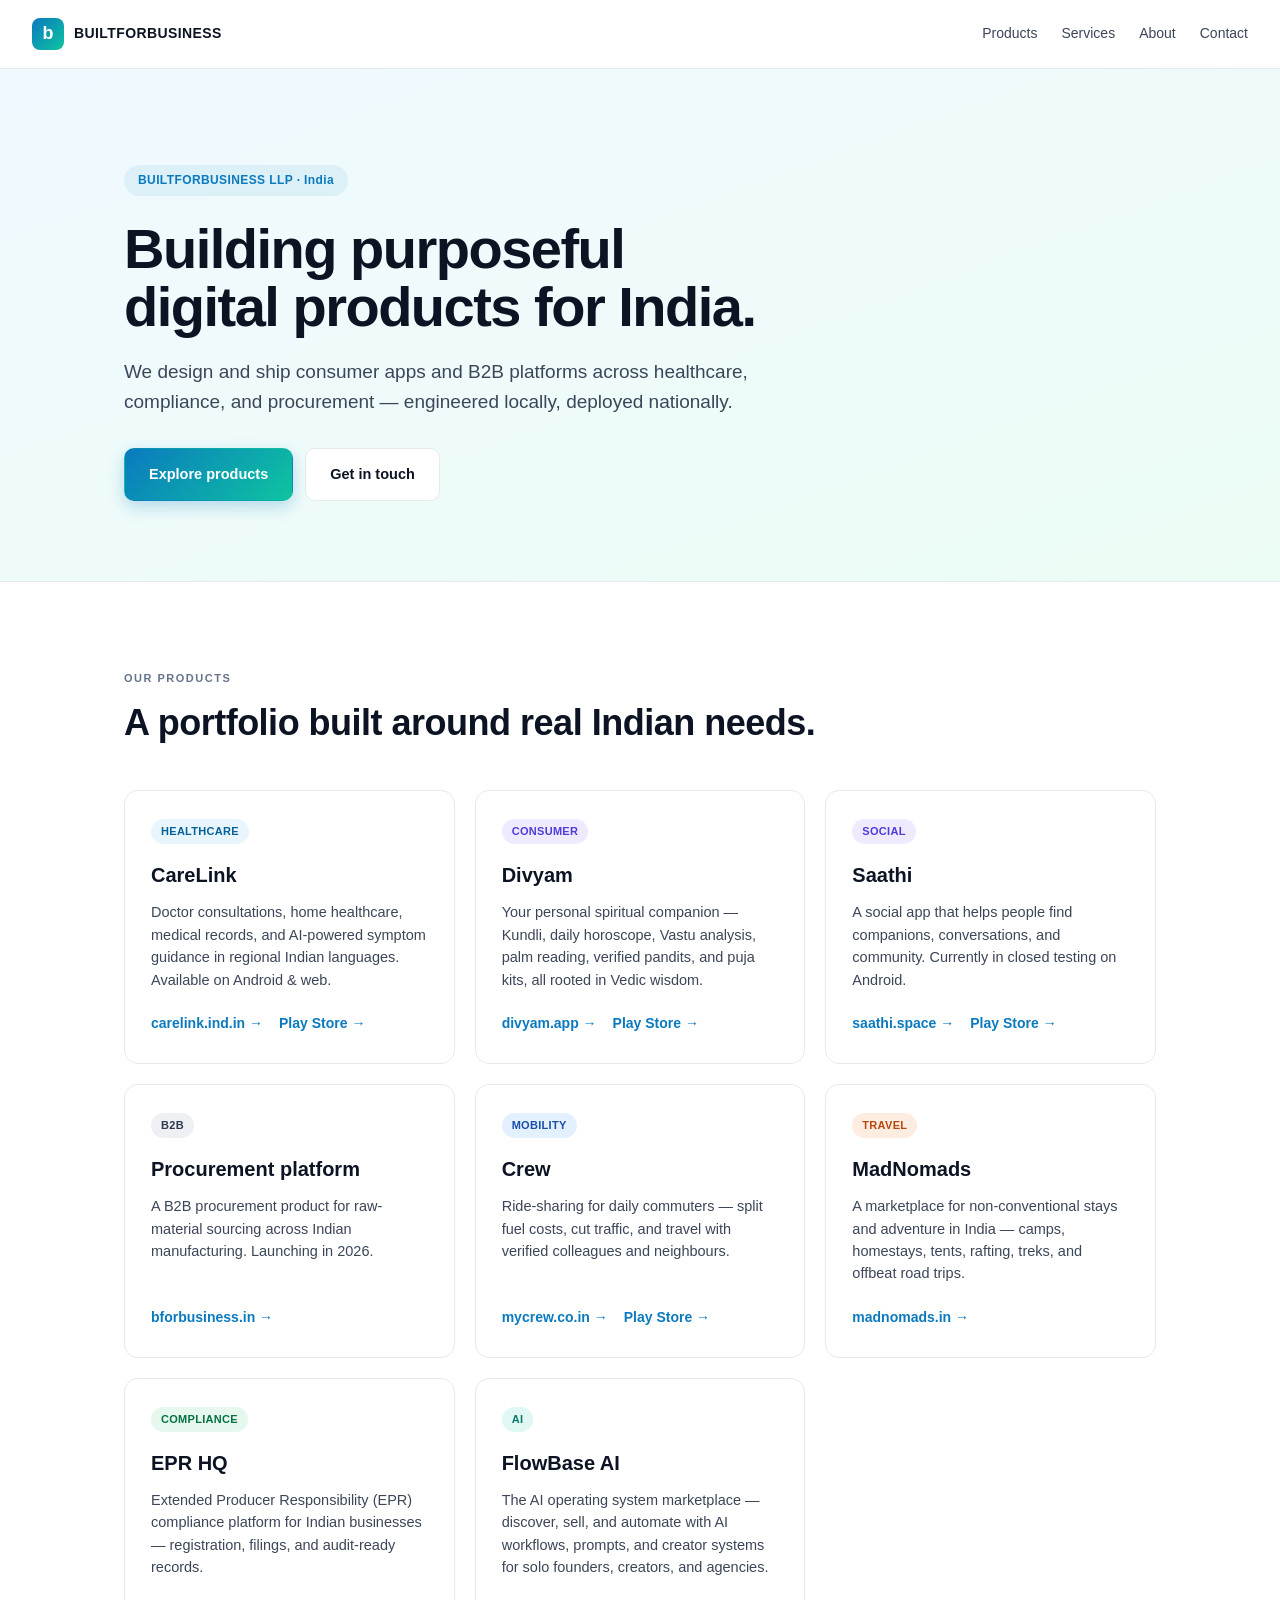
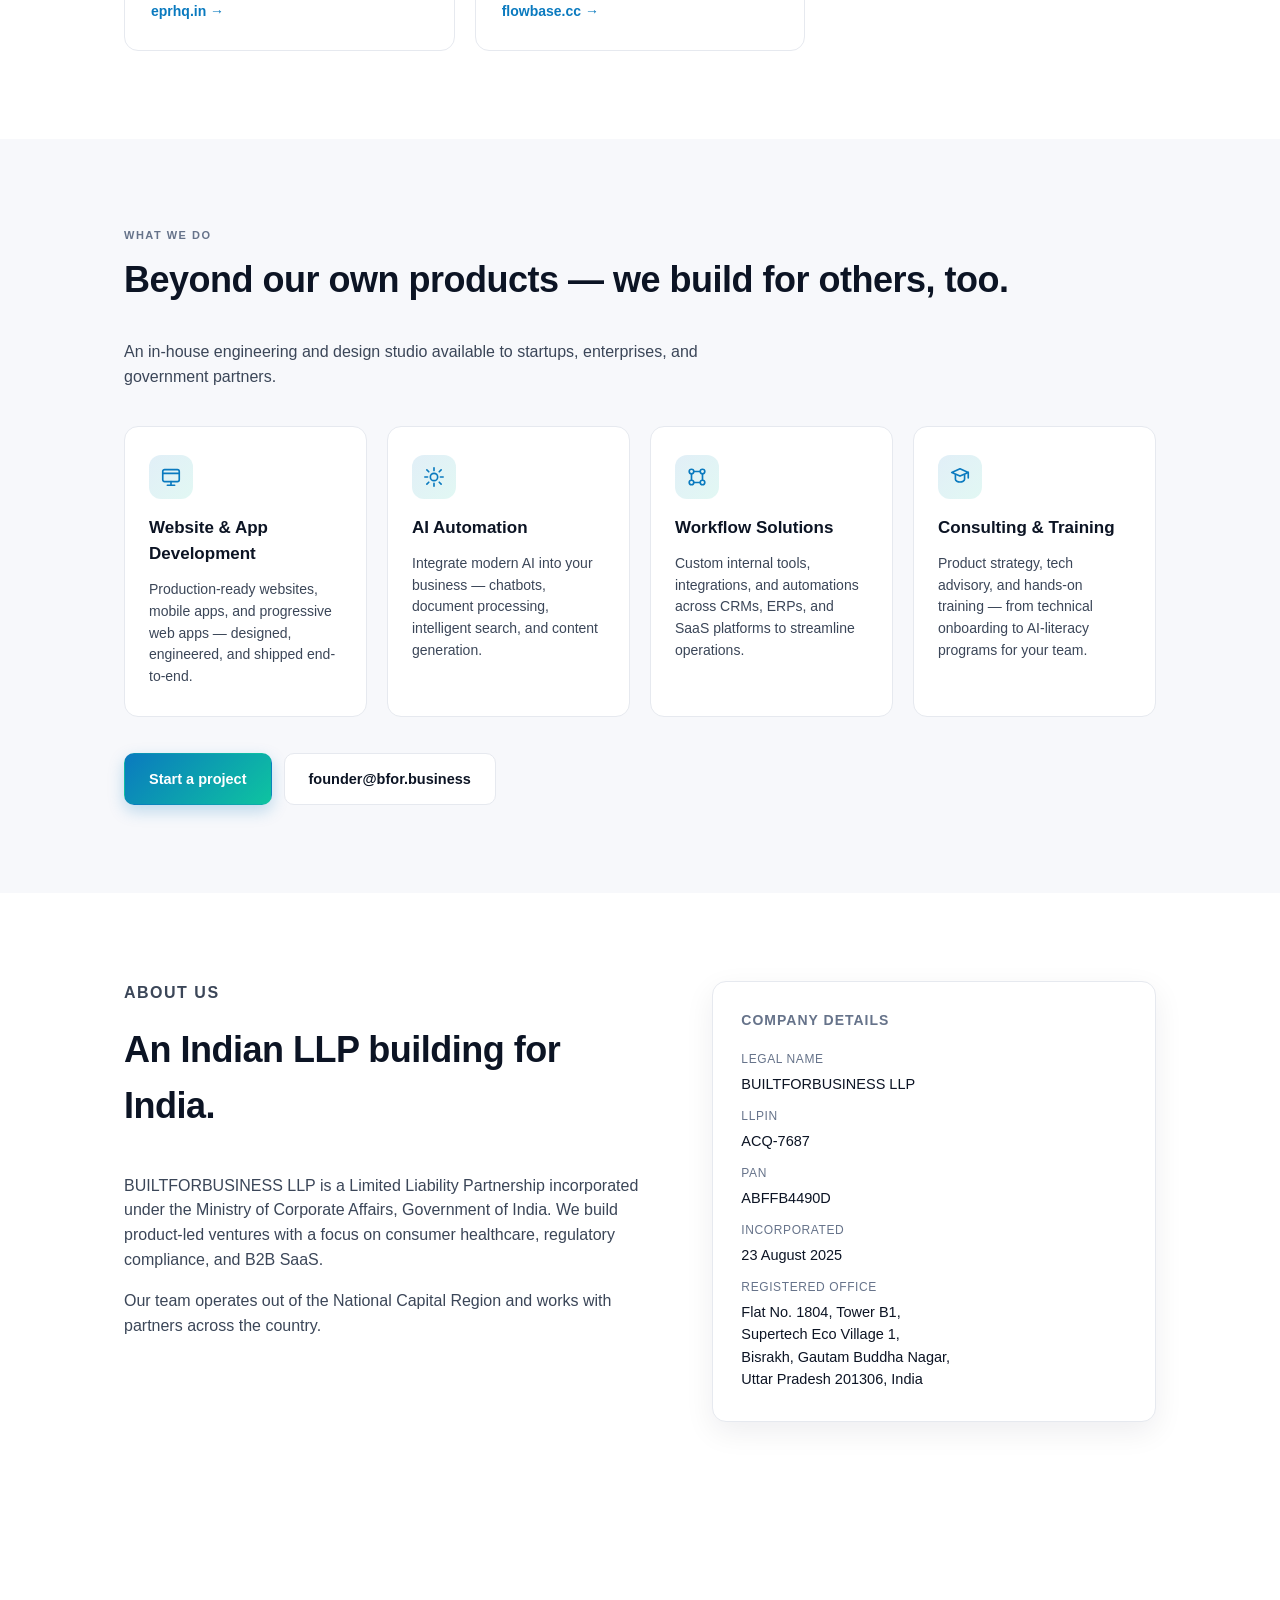
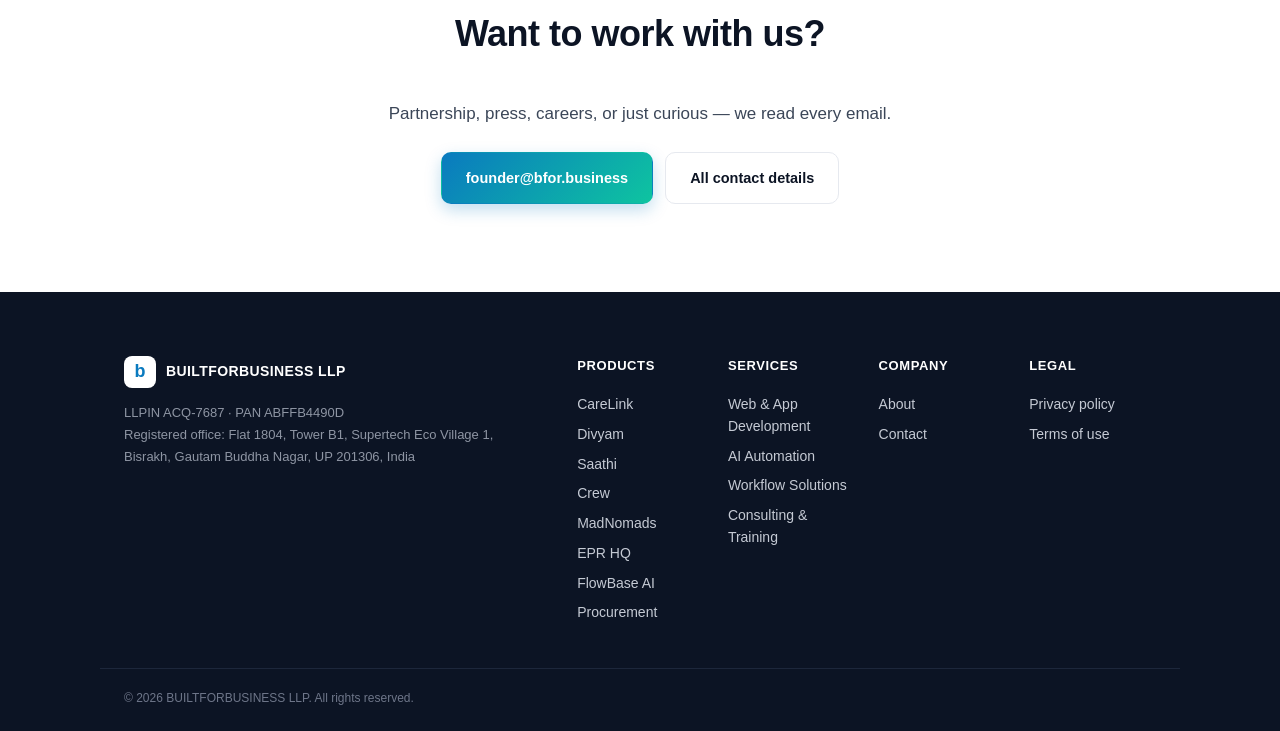
==== index.html @ 1496d701 "Add FlowBase AI marketplace to products and footer" ====
<!doctype html>
<html lang="en">
<head>
  <meta charset="utf-8">
  <meta name="viewport" content="width=device-width, initial-scale=1">
  <title>BUILTFORBUSINESS LLP — Building purposeful digital products for India</title>
  <meta name="description" content="BUILTFORBUSINESS LLP is an Indian technology company building consumer and business apps across healthcare, compliance, and procurement.">
  <link rel="icon" href="data:image/svg+xml,%3Csvg xmlns='http://www.w3.org/2000/svg' viewBox='0 0 64 64'%3E%3Crect width='64' height='64' rx='14' fill='%230A7ABF'/%3E%3Ctext x='32' y='42' font-family='Inter,Arial' font-size='30' font-weight='700' fill='white' text-anchor='middle'%3Eb%3C/text%3E%3C/svg%3E">
  <link rel="stylesheet" href="/styles.css">
</head>
<body>
  <header class="nav">
    <a href="/" class="brand">
      <span class="brand-mark">b</span>
      <span class="brand-name">BUILTFORBUSINESS</span>
    </a>
    <nav>
      <a href="#products">Products</a>
      <a href="#services">Services</a>
      <a href="#about">About</a>
      <a href="/contact.html">Contact</a>
    </nav>
  </header>

  <section class="hero">
    <div class="container">
      <p class="eyebrow">BUILTFORBUSINESS LLP · India</p>
      <h1>Building purposeful<br>digital products for India.</h1>
      <p class="lede">We design and ship consumer apps and B2B platforms across healthcare,
        compliance, and procurement — engineered locally, deployed nationally.</p>
      <div class="cta-row">
        <a class="btn btn-primary" href="#products">Explore products</a>
        <a class="btn btn-ghost" href="/contact.html">Get in touch</a>
      </div>
    </div>
  </section>

  <section id="products" class="section">
    <div class="container">
      <p class="section-eyebrow">Our products</p>
      <h2>A portfolio built around real Indian needs.</h2>

      <div class="grid">
        <article class="card">
          <div class="card-tag tag-health">Healthcare</div>
          <h3>CareLink</h3>
          <p>Doctor consultations, home healthcare, medical records, and AI-powered
            symptom guidance in regional Indian languages. Available on Android &amp; web.</p>
          <div class="card-links">
            <a href="https://carelink.ind.in" target="_blank" rel="noopener">carelink.ind.in →</a>
            <a href="https://play.google.com/store/apps/details?id=com.carelink" target="_blank" rel="noopener">Play Store →</a>
          </div>
        </article>

        <article class="card">
          <div class="card-tag tag-product">Consumer</div>
          <h3>Divyam</h3>
          <p>Your personal spiritual companion — Kundli, daily horoscope, Vastu
            analysis, palm reading, verified pandits, and puja kits, all rooted
            in Vedic wisdom.</p>
          <div class="card-links">
            <a href="https://divyam.app" target="_blank" rel="noopener">divyam.app →</a>
            <a href="https://play.google.com/store/apps/details?id=app.divyam" target="_blank" rel="noopener">Play Store →</a>
          </div>
        </article>

        <article class="card">
          <div class="card-tag tag-product">Social</div>
          <h3>Saathi</h3>
          <p>A social app that helps people find companions, conversations, and
            community. Currently in closed testing on Android.</p>
          <div class="card-links">
            <a href="https://saathi.space" target="_blank" rel="noopener">saathi.space →</a>
            <a href="https://play.google.com/store/apps/details?id=space.saathi.app" target="_blank" rel="noopener">Play Store →</a>
          </div>
        </article>

        <article class="card">
          <div class="card-tag tag-b2b">B2B</div>
          <h3>Procurement platform</h3>
          <p>A B2B procurement product for raw-material sourcing across Indian
            manufacturing. Launching in 2026.</p>
          <div class="card-links">
            <a href="https://bforbusiness.in" target="_blank" rel="noopener">bforbusiness.in →</a>
          </div>
        </article>

        <article class="card">
          <div class="card-tag tag-mobility">Mobility</div>
          <h3>Crew</h3>
          <p>Ride-sharing for daily commuters — split fuel costs, cut traffic, and
            travel with verified colleagues and neighbours.</p>
          <div class="card-links">
            <a href="https://mycrew.co.in" target="_blank" rel="noopener">mycrew.co.in →</a>
            <a href="https://play.google.com/store/apps/details?id=app.crew" target="_blank" rel="noopener">Play Store →</a>
          </div>
        </article>

        <article class="card">
          <div class="card-tag tag-travel">Travel</div>
          <h3>MadNomads</h3>
          <p>A marketplace for non-conventional stays and adventure in India —
            camps, homestays, tents, rafting, treks, and offbeat road trips.</p>
          <div class="card-links">
            <a href="https://madnomads.in" target="_blank" rel="noopener">madnomads.in →</a>
          </div>
        </article>

        <article class="card">
          <div class="card-tag tag-compliance">Compliance</div>
          <h3>EPR HQ</h3>
          <p>Extended Producer Responsibility (EPR) compliance platform for Indian
            businesses — registration, filings, and audit-ready records.</p>
          <div class="card-links">
            <a href="https://eprhq.in" target="_blank" rel="noopener">eprhq.in →</a>
          </div>
        </article>

        <article class="card">
          <div class="card-tag tag-ai">AI</div>
          <h3>FlowBase AI</h3>
          <p>The AI operating system marketplace — discover, sell, and automate
            with AI workflows, prompts, and creator systems for solo founders,
            creators, and agencies.</p>
          <div class="card-links">
            <a href="https://flowbase.cc" target="_blank" rel="noopener">flowbase.cc →</a>
          </div>
        </article>
      </div>
    </div>
  </section>

  <section id="services" class="section section-alt">
    <div class="container">
      <p class="section-eyebrow">What we do</p>
      <h2>Beyond our own products — we build for others, too.</h2>
      <p class="section-lede">An in-house engineering and design studio
        available to startups, enterprises, and government partners.</p>

      <div class="services-grid">
        <article class="service-card">
          <div class="service-icon" aria-hidden="true">
            <svg viewBox="0 0 24 24" fill="none" stroke="currentColor" stroke-width="1.8" stroke-linecap="round" stroke-linejoin="round"><rect x="3" y="4" width="18" height="13" rx="2"/><path d="M3 8h18M8 21h8M12 17v4"/></svg>
          </div>
          <h3>Website &amp; App Development</h3>
          <p>Production-ready websites, mobile apps, and progressive web apps —
            designed, engineered, and shipped end-to-end.</p>
        </article>

        <article class="service-card">
          <div class="service-icon" aria-hidden="true">
            <svg viewBox="0 0 24 24" fill="none" stroke="currentColor" stroke-width="1.8" stroke-linecap="round" stroke-linejoin="round"><path d="M12 2v3M12 19v3M4.2 4.2l2.1 2.1M17.7 17.7l2.1 2.1M2 12h3M19 12h3M4.2 19.8l2.1-2.1M17.7 6.3l2.1-2.1"/><circle cx="12" cy="12" r="4"/></svg>
          </div>
          <h3>AI Automation</h3>
          <p>Integrate modern AI into your business — chatbots, document
            processing, intelligent search, and content generation.</p>
        </article>

        <article class="service-card">
          <div class="service-icon" aria-hidden="true">
            <svg viewBox="0 0 24 24" fill="none" stroke="currentColor" stroke-width="1.8" stroke-linecap="round" stroke-linejoin="round"><circle cx="6" cy="6" r="2.5"/><circle cx="18" cy="6" r="2.5"/><circle cx="6" cy="18" r="2.5"/><circle cx="18" cy="18" r="2.5"/><path d="M8.5 6h7M8.5 18h7M6 8.5v7M18 8.5v7"/></svg>
          </div>
          <h3>Workflow Solutions</h3>
          <p>Custom internal tools, integrations, and automations across CRMs,
            ERPs, and SaaS platforms to streamline operations.</p>
        </article>

        <article class="service-card">
          <div class="service-icon" aria-hidden="true">
            <svg viewBox="0 0 24 24" fill="none" stroke="currentColor" stroke-width="1.8" stroke-linecap="round" stroke-linejoin="round"><path d="M3 7l9-4 9 4-9 4-9-4z"/><path d="M7 9.5v5c0 1.5 2.5 3 5 3s5-1.5 5-3v-5"/><path d="M21 7v6"/></svg>
          </div>
          <h3>Consulting &amp; Training</h3>
          <p>Product strategy, tech advisory, and hands-on training — from
            technical onboarding to AI-literacy programs for your team.</p>
        </article>
      </div>

      <div class="services-cta">
        <a class="btn btn-primary" href="/contact.html">Start a project</a>
        <a class="btn btn-ghost" href="mailto:founder@bfor.business">founder@bfor.business</a>
      </div>
    </div>
  </section>

  <section id="about" class="section">
    <div class="container about-grid">
      <div>
        <p class="section-eyebrow">About us</p>
        <h2>An Indian LLP building for India.</h2>
        <p>BUILTFORBUSINESS LLP is a Limited Liability Partnership incorporated under
          the Ministry of Corporate Affairs, Government of India. We build product-led
          ventures with a focus on consumer healthcare, regulatory compliance, and
          B2B SaaS.</p>
        <p>Our team operates out of the National Capital Region and works with partners
          across the country.</p>
      </div>
      <aside class="info-card">
        <h4>Company details</h4>
        <dl>
          <dt>Legal name</dt><dd>BUILTFORBUSINESS LLP</dd>
          <dt>LLPIN</dt><dd>ACQ-7687</dd>
          <dt>PAN</dt><dd>ABFFB4490D</dd>
          <dt>Incorporated</dt><dd>23 August 2025</dd>
          <dt>Registered office</dt>
          <dd>Flat No. 1804, Tower B1,<br>
            Supertech Eco Village 1,<br>
            Bisrakh, Gautam Buddha Nagar,<br>
            Uttar Pradesh 201306, India</dd>
        </dl>
      </aside>
    </div>
  </section>

  <section class="section">
    <div class="container contact-cta">
      <h2>Want to work with us?</h2>
      <p>Partnership, press, careers, or just curious — we read every email.</p>
      <div class="cta-row">
        <a class="btn btn-primary" href="mailto:founder@bfor.business">founder@bfor.business</a>
        <a class="btn btn-ghost" href="/contact.html">All contact details</a>
      </div>
    </div>
  </section>

  <footer class="footer">
    <div class="container footer-inner">
      <div>
        <div class="brand brand-footer">
          <span class="brand-mark">b</span>
          <span class="brand-name">BUILTFORBUSINESS LLP</span>
        </div>
        <p class="footer-meta">
          LLPIN ACQ-7687 · PAN ABFFB4490D<br>
          Registered office: Flat 1804, Tower B1, Supertech Eco Village 1,<br>
          Bisrakh, Gautam Buddha Nagar, UP 201306, India
        </p>
      </div>
      <div class="footer-cols">
        <div>
          <h5>Products</h5>
          <a href="https://carelink.ind.in" target="_blank" rel="noopener">CareLink</a>
          <a href="https://divyam.app" target="_blank" rel="noopener">Divyam</a>
          <a href="https://saathi.space" target="_blank" rel="noopener">Saathi</a>
          <a href="https://mycrew.co.in" target="_blank" rel="noopener">Crew</a>
          <a href="https://madnomads.in" target="_blank" rel="noopener">MadNomads</a>
          <a href="https://eprhq.in" target="_blank" rel="noopener">EPR HQ</a>
          <a href="https://flowbase.cc" target="_blank" rel="noopener">FlowBase AI</a>
          <a href="https://bforbusiness.in" target="_blank" rel="noopener">Procurement</a>
        </div>
        <div>
          <h5>Services</h5>
          <a href="#services">Web &amp; App Development</a>
          <a href="#services">AI Automation</a>
          <a href="#services">Workflow Solutions</a>
          <a href="#services">Consulting &amp; Training</a>
        </div>
        <div>
          <h5>Company</h5>
          <a href="#about">About</a>
          <a href="/contact.html">Contact</a>
        </div>
        <div>
          <h5>Legal</h5>
          <a href="/privacy.html">Privacy policy</a>
          <a href="/terms.html">Terms of use</a>
        </div>
      </div>
    </div>
    <div class="footer-bottom container">
      © <span id="year"></span> BUILTFORBUSINESS LLP. All rights reserved.
    </div>
  </footer>
  <script>document.getElementById('year').textContent = new Date().getFullYear();</script>
</body>
</html>
---- styles.css ----
:root {
  --bg: #ffffff;
  --bg-alt: #f7f8fb;
  --ink: #0c1424;
  --ink-2: #3b4658;
  --ink-3: #66738a;
  --line: #e6e9ef;
  --brand: #0a7abf;
  --brand-2: #0ec4a0;
  --tag-health-bg: #e9f5fd;
  --tag-health-fg: #066199;
  --tag-product-bg: #efeaff;
  --tag-product-fg: #4f3bd9;
  --tag-compliance-bg: #e6f7ee;
  --tag-compliance-fg: #057143;
  --tag-soon-bg: #fff2d6;
  --tag-soon-fg: #8a5a07;
  --tag-social-bg: #ffe6ee;
  --tag-social-fg: #b8155a;
  --tag-mobility-bg: #e3f0ff;
  --tag-mobility-fg: #1a4ea8;
  --tag-b2b-bg: #eef0f4;
  --tag-b2b-fg: #2f3a52;
  --tag-travel-bg: #ffece0;
  --tag-travel-fg: #b8480f;
  --tag-ai-bg: #e0f7f4;
  --tag-ai-fg: #0a7a6b;
  --radius: 14px;
  --shadow: 0 10px 30px rgba(12, 20, 36, 0.07);
}

* { box-sizing: border-box; }
html { -webkit-font-smoothing: antialiased; }
body {
  margin: 0;
  font-family: -apple-system, BlinkMacSystemFont, "Segoe UI", Inter, Roboto, "Helvetica Neue", Arial, sans-serif;
  color: var(--ink);
  background: var(--bg);
  line-height: 1.55;
}
a { color: var(--brand); text-decoration: none; }
a:hover { text-decoration: underline; }
img { max-width: 100%; }
.container { width: 100%; max-width: 1080px; margin: 0 auto; padding: 0 24px; }

/* ───── Nav ───── */
.nav {
  display: flex; align-items: center; justify-content: space-between;
  padding: 18px 32px;
  border-bottom: 1px solid var(--line);
  background: rgba(255,255,255,0.85);
  backdrop-filter: blur(8px);
  position: sticky; top: 0; z-index: 50;
}
.nav nav { display: flex; gap: 24px; }
.nav nav a { color: var(--ink-2); font-weight: 500; font-size: 14px; }
.nav nav a:hover { color: var(--brand); text-decoration: none; }
.brand { display: inline-flex; align-items: center; gap: 10px; color: var(--ink); font-weight: 700; }
.brand:hover { text-decoration: none; }
.brand-mark {
  display: inline-flex; align-items: center; justify-content: center;
  width: 32px; height: 32px;
  background: linear-gradient(135deg, var(--brand), var(--brand-2));
  color: #fff; border-radius: 8px;
  font-size: 18px; font-weight: 800;
}
.brand-name { font-size: 14px; letter-spacing: 0.4px; }
.brand-footer .brand-mark { background: #fff; color: var(--brand); }
.brand-footer .brand-name { color: #fff; }

/* ───── Hero ───── */
.hero {
  padding: 96px 0 80px;
  background: linear-gradient(160deg, #f0f9ff 0%, #ecfdf5 100%);
  border-bottom: 1px solid var(--line);
}
.eyebrow {
  display: inline-block;
  background: rgba(10, 122, 191, 0.08);
  color: var(--brand);
  padding: 6px 14px;
  border-radius: 999px;
  font-size: 12px;
  font-weight: 600;
  letter-spacing: 0.4px;
  margin: 0 0 24px;
}
.hero h1 {
  font-size: clamp(34px, 6vw, 56px);
  line-height: 1.05;
  letter-spacing: -1.5px;
  margin: 0 0 20px;
  font-weight: 800;
}
.lede {
  font-size: 19px;
  color: var(--ink-2);
  max-width: 640px;
  margin: 0 0 32px;
}
.cta-row { display: flex; flex-wrap: wrap; gap: 12px; }
.btn {
  display: inline-flex; align-items: center; justify-content: center;
  padding: 14px 24px;
  border-radius: 10px;
  font-weight: 600;
  font-size: 14.5px;
  border: 1px solid transparent;
  transition: transform 0.05s ease, box-shadow 0.15s ease;
}
.btn:hover { text-decoration: none; transform: translateY(-1px); }
.btn-primary {
  background: linear-gradient(135deg, var(--brand), var(--brand-2));
  color: #fff;
  box-shadow: 0 6px 16px rgba(10, 122, 191, 0.25);
}
.btn-primary:hover { box-shadow: 0 10px 22px rgba(10, 122, 191, 0.3); }
.btn-ghost {
  background: #fff;
  color: var(--ink);
  border-color: var(--line);
}
.btn-ghost:hover { border-color: var(--ink-3); }

/* ───── Sections ───── */
.section { padding: 88px 0; }
.section-alt { background: var(--bg-alt); }
.section h2 {
  font-size: clamp(26px, 4vw, 36px);
  letter-spacing: -0.5px;
  margin: 8px 0 40px;
  font-weight: 700;
}
.section-eyebrow {
  text-transform: uppercase;
  letter-spacing: 1.5px;
  font-size: 11px;
  color: var(--ink-3);
  margin: 0;
  font-weight: 700;
}

/* ───── Product grid ───── */
.grid {
  display: grid;
  grid-template-columns: repeat(auto-fill, minmax(280px, 1fr));
  gap: 20px;
}
.card {
  background: #fff;
  border: 1px solid var(--line);
  padding: 28px 26px;
  border-radius: var(--radius);
  display: flex; flex-direction: column;
  transition: border-color 0.15s ease, box-shadow 0.2s ease;
}
.card:hover { border-color: var(--brand); box-shadow: var(--shadow); }
.card h3 { font-size: 20px; margin: 16px 0 10px; font-weight: 700; }
.card p { color: var(--ink-2); margin: 0 0 18px; font-size: 14.5px; flex-grow: 1; }
.card-links {
  display: flex;
  flex-wrap: wrap;
  gap: 16px;
  margin-top: auto;
  padding-top: 4px;
}
.card-links a {
  color: var(--brand);
  font-size: 14px;
  font-weight: 600;
  text-decoration: none;
}
.card-links a:hover { text-decoration: underline; }
.card-tag {
  display: inline-block;
  padding: 4px 10px;
  border-radius: 999px;
  font-size: 11px;
  font-weight: 700;
  letter-spacing: 0.3px;
  text-transform: uppercase;
  align-self: flex-start;
}
.tag-health { background: var(--tag-health-bg); color: var(--tag-health-fg); }
.tag-product { background: var(--tag-product-bg); color: var(--tag-product-fg); }
.tag-compliance { background: var(--tag-compliance-bg); color: var(--tag-compliance-fg); }
.tag-soon { background: var(--tag-soon-bg); color: var(--tag-soon-fg); }
.tag-social { background: var(--tag-social-bg); color: var(--tag-social-fg); }
.tag-mobility { background: var(--tag-mobility-bg); color: var(--tag-mobility-fg); }
.tag-b2b { background: var(--tag-b2b-bg); color: var(--tag-b2b-fg); }
.tag-travel { background: var(--tag-travel-bg); color: var(--tag-travel-fg); }
.tag-ai { background: var(--tag-ai-bg); color: var(--tag-ai-fg); }
.card-roadmap { background: linear-gradient(180deg, #fff 0%, var(--bg-alt) 100%); }
.card-soon { color: var(--ink-3); font-size: 13px; font-style: italic; margin-top: auto; }

/* ───── Services ───── */
.section-lede {
  color: var(--ink-2);
  font-size: 16px;
  max-width: 640px;
  margin: -8px 0 36px;
}
.services-grid {
  display: grid;
  grid-template-columns: repeat(auto-fill, minmax(240px, 1fr));
  gap: 20px;
}
.service-card {
  background: #fff;
  border: 1px solid var(--line);
  border-radius: var(--radius);
  padding: 28px 24px;
  display: flex;
  flex-direction: column;
  gap: 12px;
  transition: border-color 0.15s ease, box-shadow 0.2s ease, transform 0.15s ease;
}
.service-card:hover {
  border-color: var(--brand);
  box-shadow: var(--shadow);
  transform: translateY(-2px);
}
.service-icon {
  width: 44px; height: 44px;
  border-radius: 12px;
  display: inline-flex;
  align-items: center;
  justify-content: center;
  background: linear-gradient(135deg, rgba(10, 122, 191, 0.12), rgba(14, 196, 160, 0.12));
  color: var(--brand);
}
.service-icon svg { width: 22px; height: 22px; }
.service-card h3 { margin: 4px 0 0; font-size: 17px; font-weight: 700; }
.service-card p { margin: 0; color: var(--ink-2); font-size: 14px; }
.services-cta {
  display: flex;
  flex-wrap: wrap;
  gap: 12px;
  margin-top: 36px;
}

/* ───── About grid ───── */
.about-grid {
  display: grid;
  grid-template-columns: 1.2fr 1fr;
  gap: 56px;
  align-items: start;
}
.about-grid p { color: var(--ink-2); margin: 0 0 16px; font-size: 16px; }
.info-card {
  background: #fff;
  border: 1px solid var(--line);
  border-radius: var(--radius);
  padding: 28px 28px 18px;
  box-shadow: var(--shadow);
}
.info-card h4 { margin: 0 0 18px; font-size: 14px; letter-spacing: 1px; text-transform: uppercase; color: var(--ink-3); }
.info-card dl { margin: 0; }
.info-card dt { font-size: 12px; color: var(--ink-3); text-transform: uppercase; letter-spacing: 0.6px; margin-top: 10px; }
.info-card dt:first-child { margin-top: 0; }
.info-card dd { margin: 4px 0 12px; font-size: 14.5px; color: var(--ink); }

/* ───── Contact CTA ───── */
.contact-cta { text-align: center; max-width: 640px; margin: 0 auto; }
.contact-cta p { color: var(--ink-2); font-size: 17px; margin: 0 0 24px; }
.contact-cta .cta-row { justify-content: center; }

/* ───── Standalone page (contact/privacy/terms) ───── */
.page {
  padding: 56px 0 96px;
  max-width: 760px;
  margin: 0 auto;
}
.page h1 { font-size: 36px; margin: 8px 0 24px; letter-spacing: -0.5px; font-weight: 800; }
.page h2 { font-size: 22px; margin: 32px 0 12px; font-weight: 700; }
.page p, .page li { color: var(--ink-2); font-size: 15.5px; }
.page a { color: var(--brand); }
.page .meta { color: var(--ink-3); font-size: 13px; margin-bottom: 32px; }
.contact-block {
  background: #fff;
  border: 1px solid var(--line);
  border-radius: var(--radius);
  padding: 24px 28px;
  margin: 24px 0;
  box-shadow: var(--shadow);
}
.contact-block strong { display: block; margin-bottom: 4px; }
.contact-block + .contact-block { margin-top: 16px; }

/* ───── Footer ───── */
.footer {
  background: #0c1424;
  color: #c5cad4;
  padding: 64px 0 24px;
  margin-top: 0;
}
.footer-inner {
  display: grid;
  grid-template-columns: 1.4fr 2fr;
  gap: 48px;
}
.footer-meta { font-size: 13px; color: #8e95a3; margin-top: 14px; line-height: 1.7; }
.footer-cols { display: grid; grid-template-columns: repeat(4, 1fr); gap: 24px; }
.footer-cols h5 { font-size: 13px; color: #fff; margin: 0 0 14px; letter-spacing: 0.6px; text-transform: uppercase; }
.footer-cols a { display: block; color: #c5cad4; font-size: 14px; padding: 4px 0; }
.footer-cols a:hover { color: #fff; text-decoration: none; }
.footer-bottom {
  border-top: 1px solid #1d273b;
  margin-top: 40px;
  padding-top: 20px;
  font-size: 12px;
  color: #6e7689;
}

/* ───── Responsive ───── */
@media (max-width: 760px) {
  .nav { padding: 14px 20px; }
  .nav nav { gap: 16px; }
  .nav nav a { font-size: 13px; }
  .hero { padding: 60px 0 56px; }
  .section { padding: 60px 0; }
  .about-grid { grid-template-columns: 1fr; gap: 32px; }
  .footer-inner { grid-template-columns: 1fr; gap: 32px; }
  .footer-cols { grid-template-columns: repeat(2, 1fr); }
}
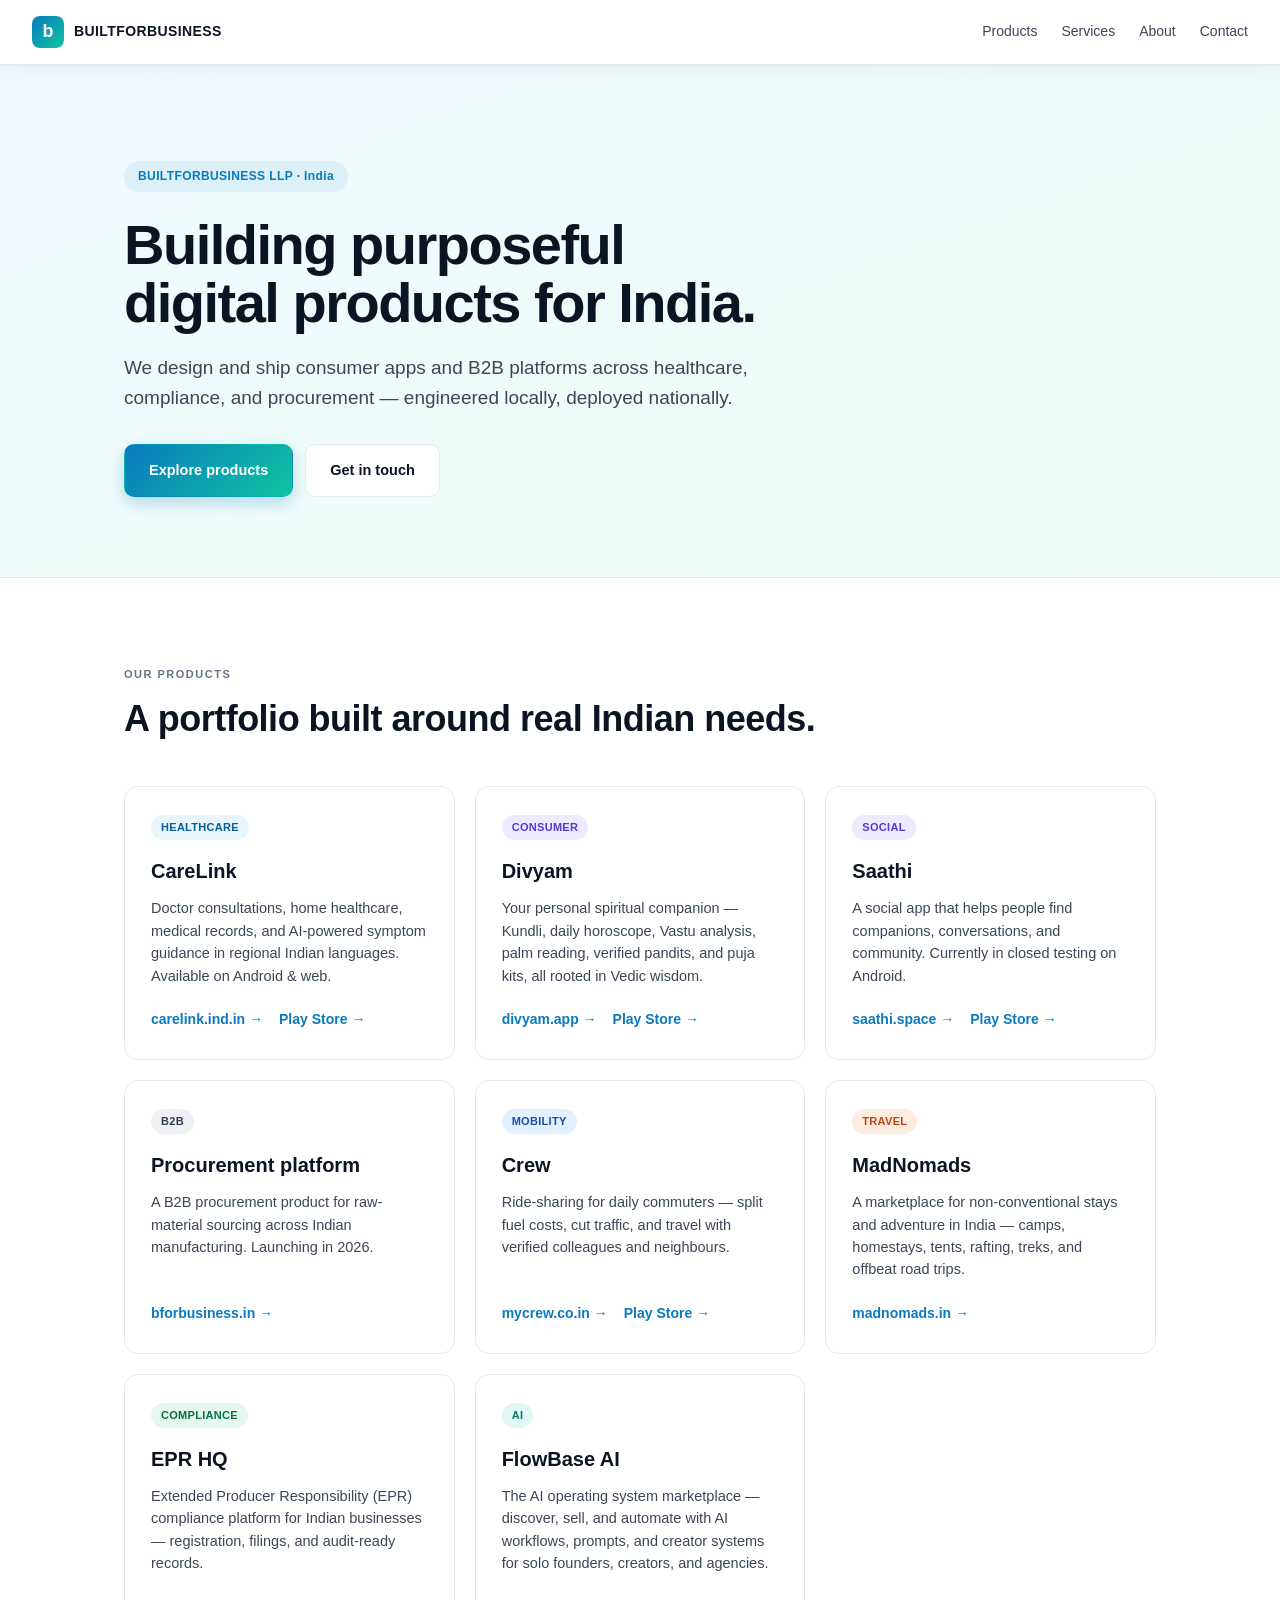
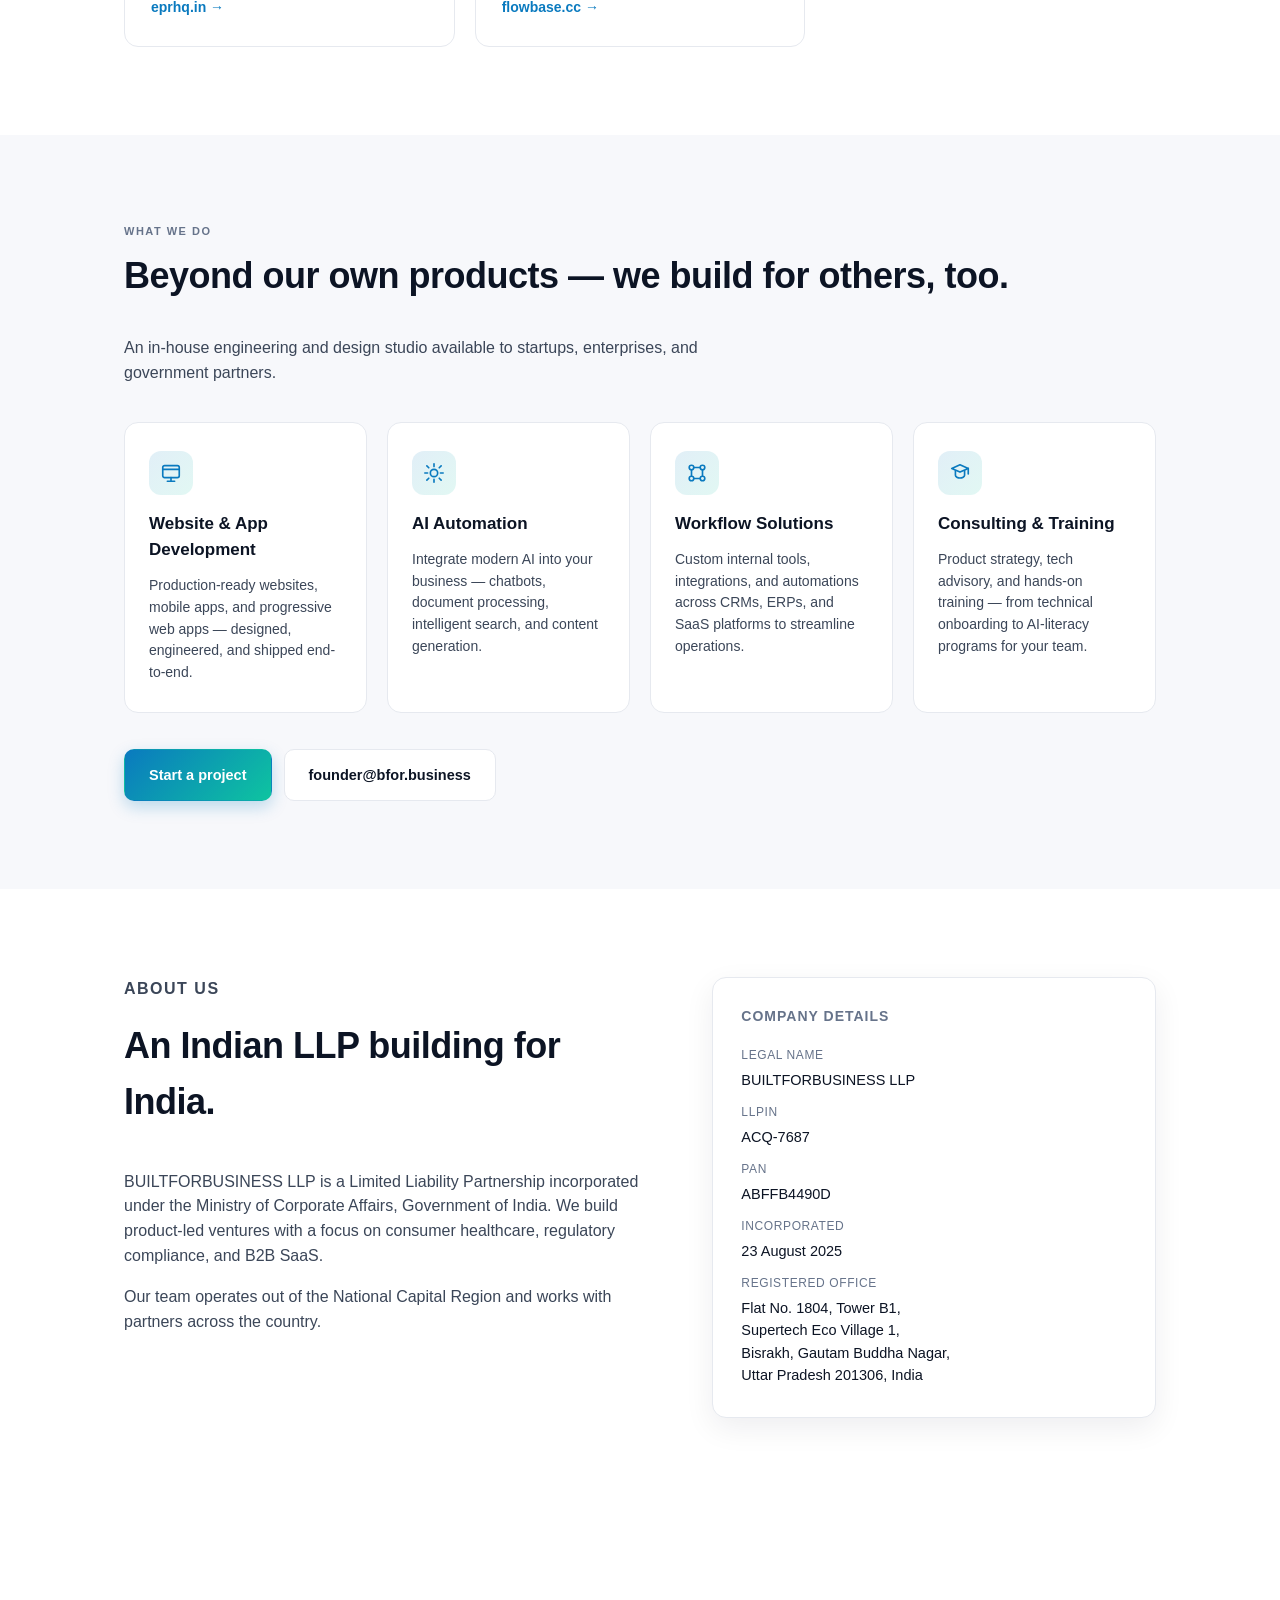
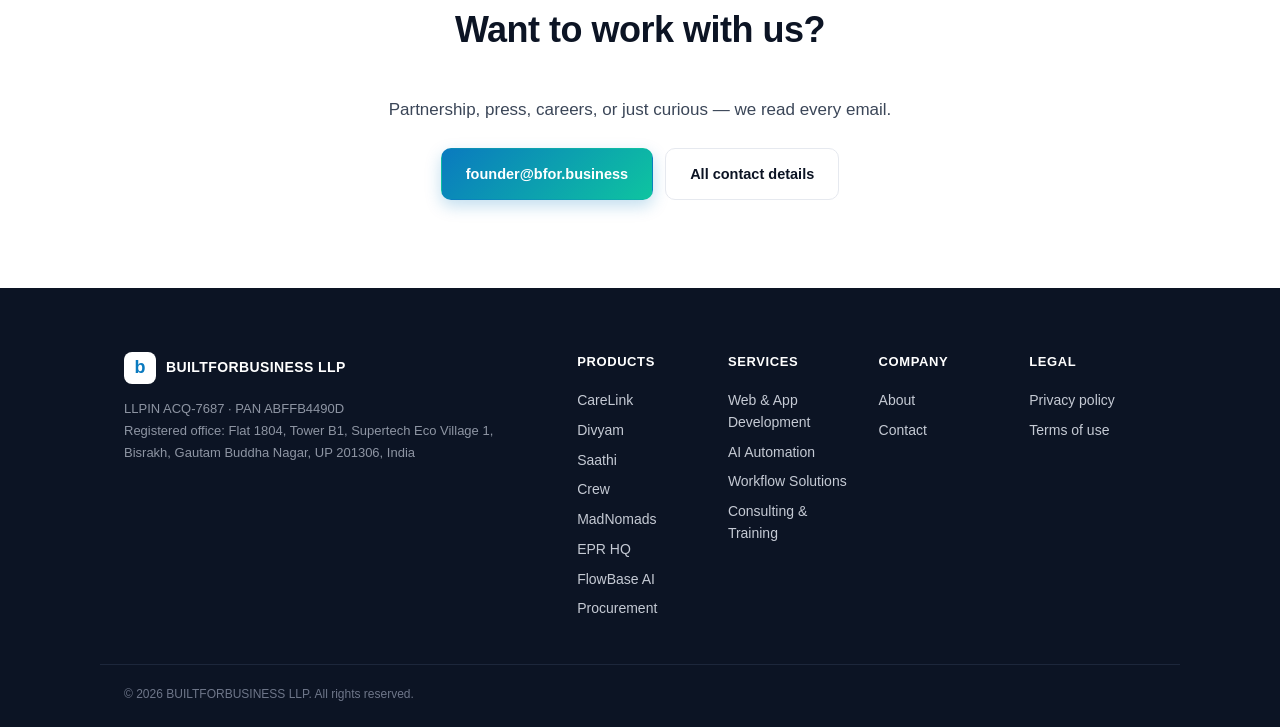
==== commit a22e8d90: "Add hamburger mobile menu with shared toggle script" ====
--- a/index.html
+++ b/index.html
@@ -14,7 +14,10 @@
       <span class="brand-mark">b</span>
       <span class="brand-name">BUILTFORBUSINESS</span>
     </a>
-    <nav>
+    <button class="nav-toggle" type="button" aria-label="Open menu" aria-expanded="false" aria-controls="primaryNav">
+      <span></span><span></span><span></span>
+    </button>
+    <nav id="primaryNav">
       <a href="#products">Products</a>
       <a href="#services">Services</a>
       <a href="#about">About</a>
@@ -271,5 +274,6 @@
     </div>
   </footer>
   <script>document.getElementById('year').textContent = new Date().getFullYear();</script>
+  <script src="/scripts.js" defer></script>
 </body>
 </html>
--- a/styles.css
+++ b/styles.css
@@ -46,15 +46,44 @@
 /* ───── Nav ───── */
 .nav {
   display: flex; align-items: center; justify-content: space-between;
-  padding: 18px 32px;
+  padding: 16px 32px;
   border-bottom: 1px solid var(--line);
-  background: rgba(255,255,255,0.85);
-  backdrop-filter: blur(8px);
+  background: rgba(255, 255, 255, 0.92);
+  backdrop-filter: saturate(180%) blur(12px);
+  -webkit-backdrop-filter: saturate(180%) blur(12px);
+  box-shadow: 0 1px 0 rgba(12, 20, 36, 0.04), 0 8px 24px rgba(12, 20, 36, 0.04);
   position: sticky; top: 0; z-index: 50;
 }
 .nav nav { display: flex; gap: 24px; }
 .nav nav a { color: var(--ink-2); font-weight: 500; font-size: 14px; }
 .nav nav a:hover { color: var(--brand); text-decoration: none; }
+
+/* Hamburger toggle (hidden on desktop) */
+.nav-toggle {
+  display: none;
+  width: 40px; height: 40px;
+  padding: 0;
+  background: transparent;
+  border: 1px solid var(--line);
+  border-radius: 10px;
+  cursor: pointer;
+  align-items: center;
+  justify-content: center;
+  flex-direction: column;
+  gap: 5px;
+  transition: border-color 0.15s ease;
+}
+.nav-toggle:hover { border-color: var(--ink-3); }
+.nav-toggle span {
+  display: block;
+  width: 18px; height: 2px;
+  background: var(--ink);
+  border-radius: 2px;
+  transition: transform 0.2s ease, opacity 0.2s ease;
+}
+.nav-toggle.is-open span:nth-child(1) { transform: translateY(7px) rotate(45deg); }
+.nav-toggle.is-open span:nth-child(2) { opacity: 0; }
+.nav-toggle.is-open span:nth-child(3) { transform: translateY(-7px) rotate(-45deg); }
 .brand { display: inline-flex; align-items: center; gap: 10px; color: var(--ink); font-weight: 700; }
 .brand:hover { text-decoration: none; }
 .brand-mark {
@@ -314,9 +343,38 @@
 
 /* ───── Responsive ───── */
 @media (max-width: 760px) {
-  .nav { padding: 14px 20px; }
-  .nav nav { gap: 16px; }
-  .nav nav a { font-size: 13px; }
+  .nav { padding: 12px 20px; }
+  .nav-toggle { display: inline-flex; }
+  .nav nav {
+    position: absolute;
+    top: 100%;
+    left: 0;
+    right: 0;
+    flex-direction: column;
+    gap: 0;
+    background: rgba(255, 255, 255, 0.98);
+    backdrop-filter: saturate(180%) blur(12px);
+    -webkit-backdrop-filter: saturate(180%) blur(12px);
+    border-bottom: 1px solid var(--line);
+    box-shadow: 0 14px 32px rgba(12, 20, 36, 0.08);
+    padding: 8px 0;
+    transform: translateY(-8px);
+    opacity: 0;
+    pointer-events: none;
+    transition: transform 0.18s ease, opacity 0.18s ease;
+  }
+  .nav nav.is-open {
+    transform: translateY(0);
+    opacity: 1;
+    pointer-events: auto;
+  }
+  .nav nav a {
+    padding: 14px 24px;
+    font-size: 15px;
+    border-bottom: 1px solid var(--line);
+  }
+  .nav nav a:last-child { border-bottom: 0; }
+  body.nav-open { overflow: hidden; }
   .hero { padding: 60px 0 56px; }
   .section { padding: 60px 0; }
   .about-grid { grid-template-columns: 1fr; gap: 32px; }
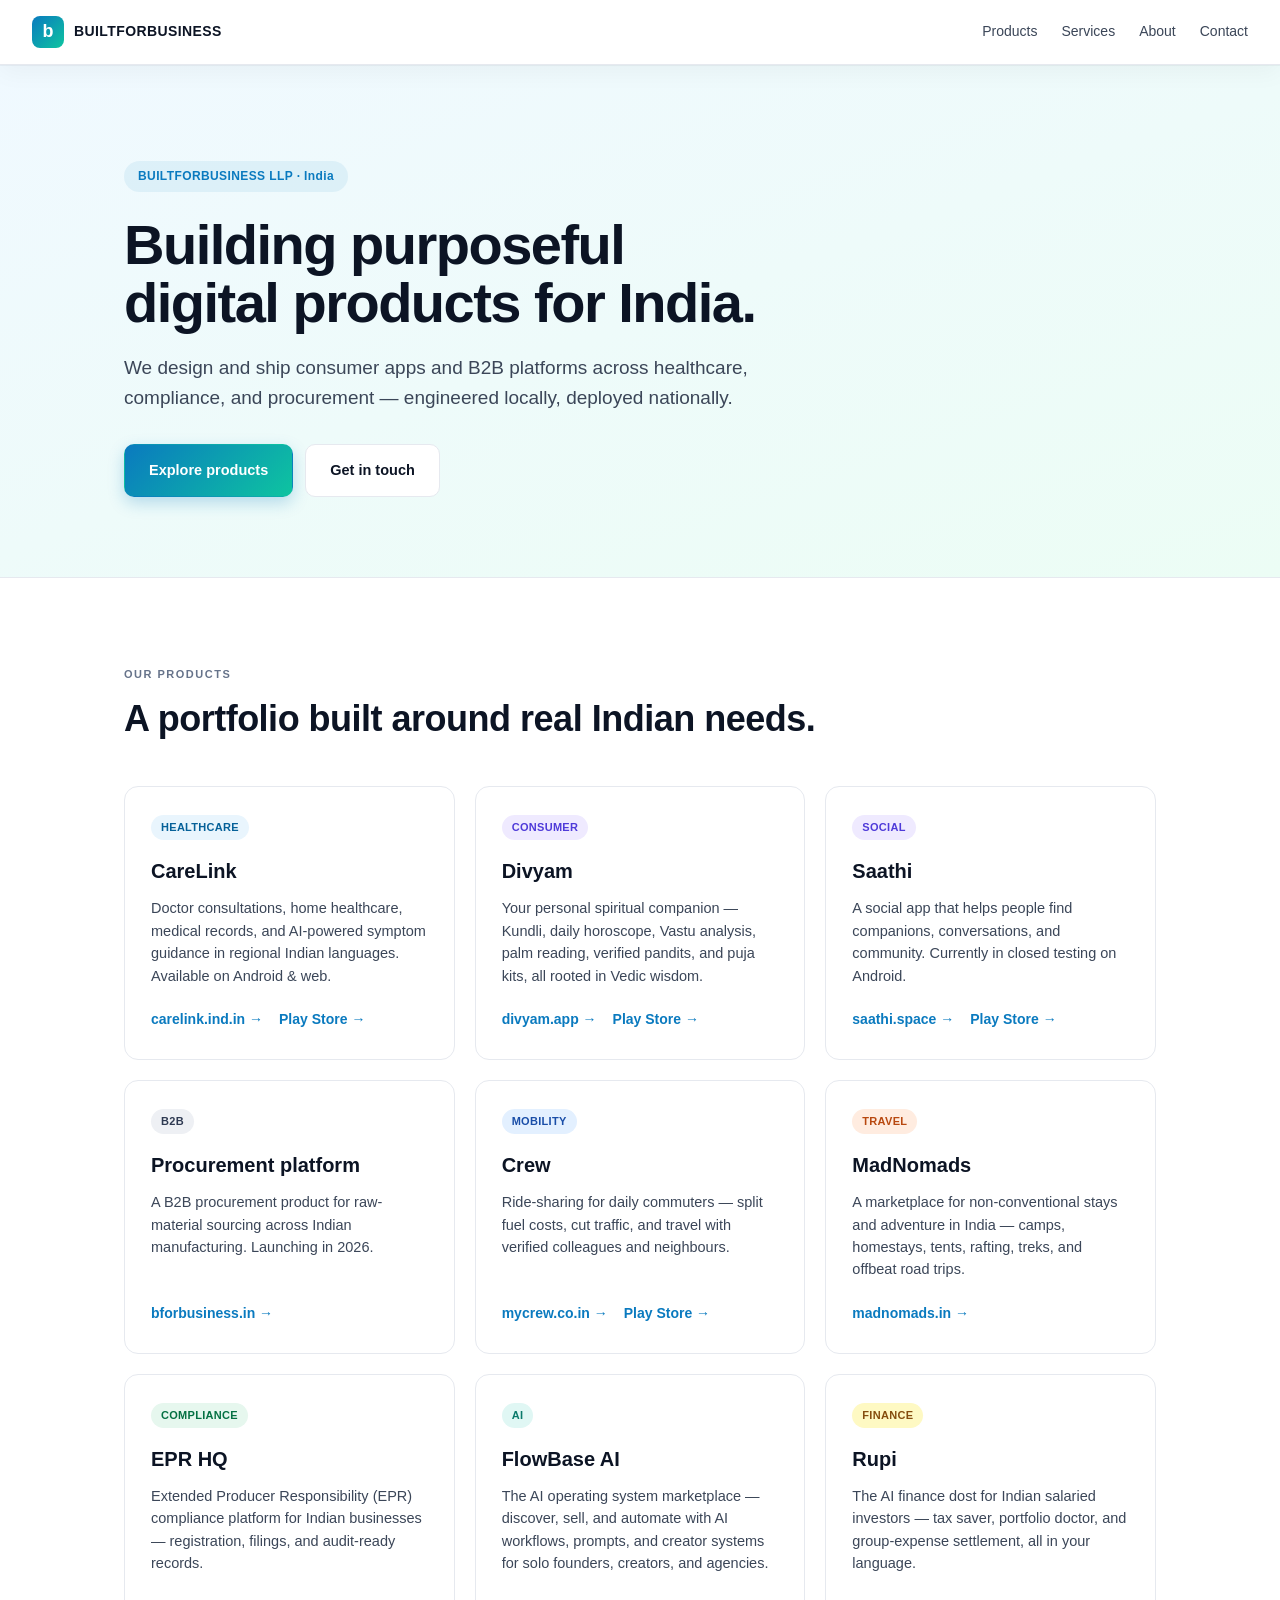
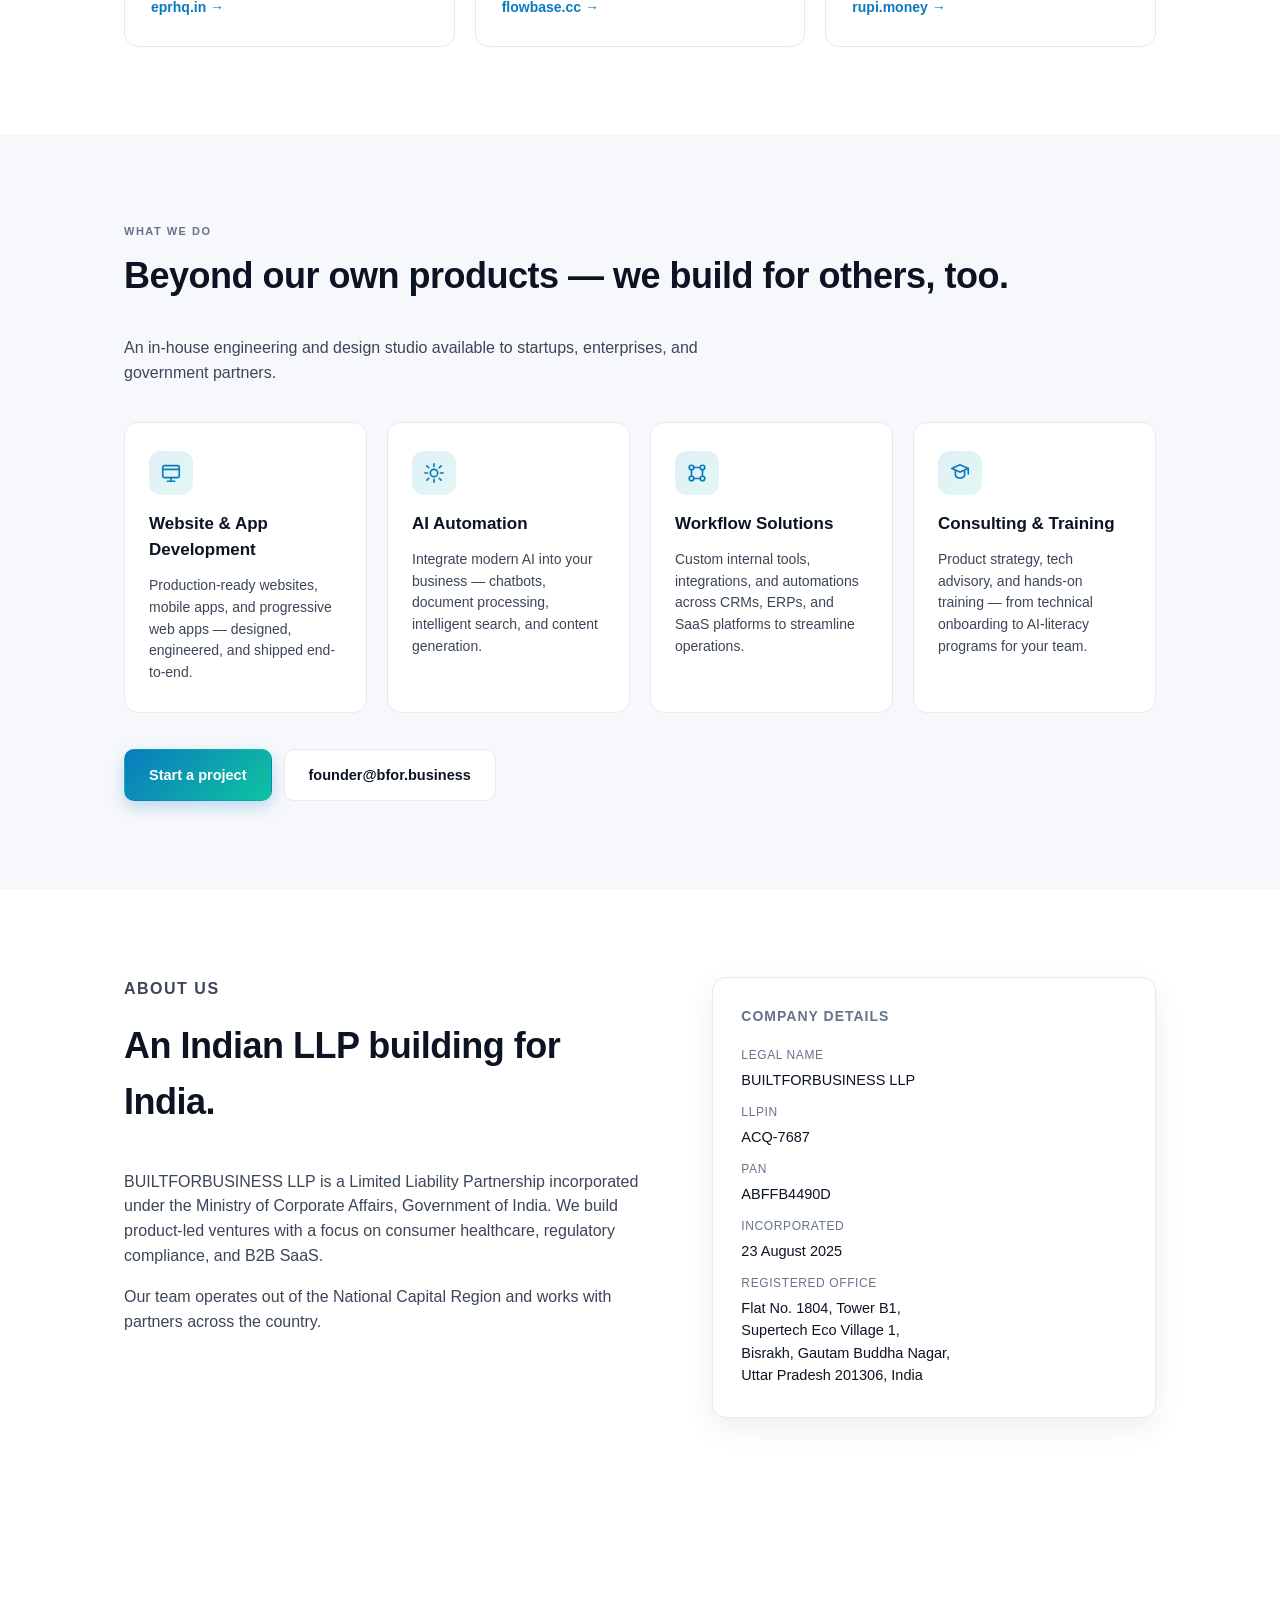
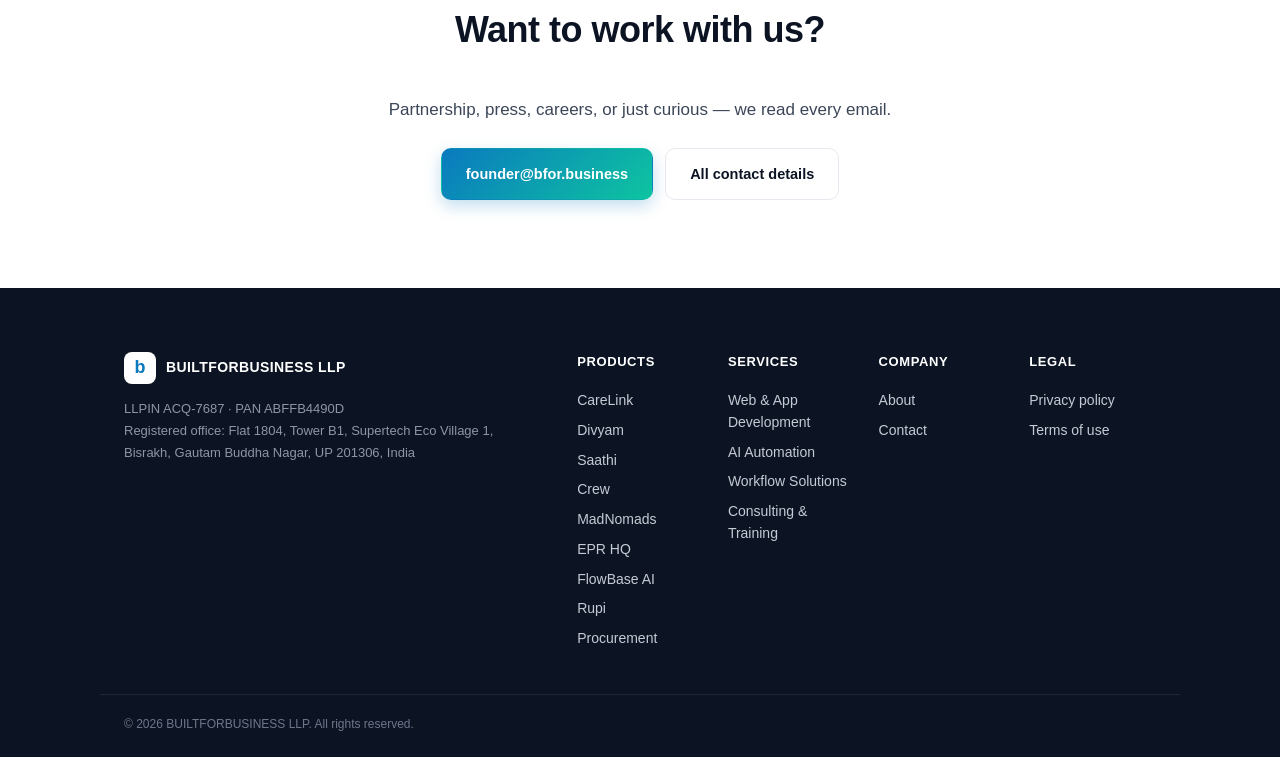
==== commit 641f192a: "Add Rupi finance app to products and footer" ====
--- a/index.html
+++ b/index.html
@@ -129,6 +129,17 @@
             <a href="https://flowbase.cc" target="_blank" rel="noopener">flowbase.cc →</a>
           </div>
         </article>
+
+        <article class="card">
+          <div class="card-tag tag-finance">Finance</div>
+          <h3>Rupi</h3>
+          <p>The AI finance dost for Indian salaried investors — tax saver,
+            portfolio doctor, and group-expense settlement, all in your
+            language.</p>
+          <div class="card-links">
+            <a href="https://rupi.money" target="_blank" rel="noopener">rupi.money →</a>
+          </div>
+        </article>
       </div>
     </div>
   </section>
@@ -248,6 +259,7 @@
           <a href="https://madnomads.in" target="_blank" rel="noopener">MadNomads</a>
           <a href="https://eprhq.in" target="_blank" rel="noopener">EPR HQ</a>
           <a href="https://flowbase.cc" target="_blank" rel="noopener">FlowBase AI</a>
+          <a href="https://rupi.money" target="_blank" rel="noopener">Rupi</a>
           <a href="https://bforbusiness.in" target="_blank" rel="noopener">Procurement</a>
         </div>
         <div>
--- a/styles.css
+++ b/styles.css
@@ -25,6 +25,8 @@
   --tag-travel-fg: #b8480f;
   --tag-ai-bg: #e0f7f4;
   --tag-ai-fg: #0a7a6b;
+  --tag-finance-bg: #fef9c3;
+  --tag-finance-fg: #854d0e;
   --radius: 14px;
   --shadow: 0 10px 30px rgba(12, 20, 36, 0.07);
 }
@@ -219,6 +221,7 @@
 .tag-b2b { background: var(--tag-b2b-bg); color: var(--tag-b2b-fg); }
 .tag-travel { background: var(--tag-travel-bg); color: var(--tag-travel-fg); }
 .tag-ai { background: var(--tag-ai-bg); color: var(--tag-ai-fg); }
+.tag-finance { background: var(--tag-finance-bg); color: var(--tag-finance-fg); }
 .card-roadmap { background: linear-gradient(180deg, #fff 0%, var(--bg-alt) 100%); }
 .card-soon { color: var(--ink-3); font-size: 13px; font-style: italic; margin-top: auto; }
 
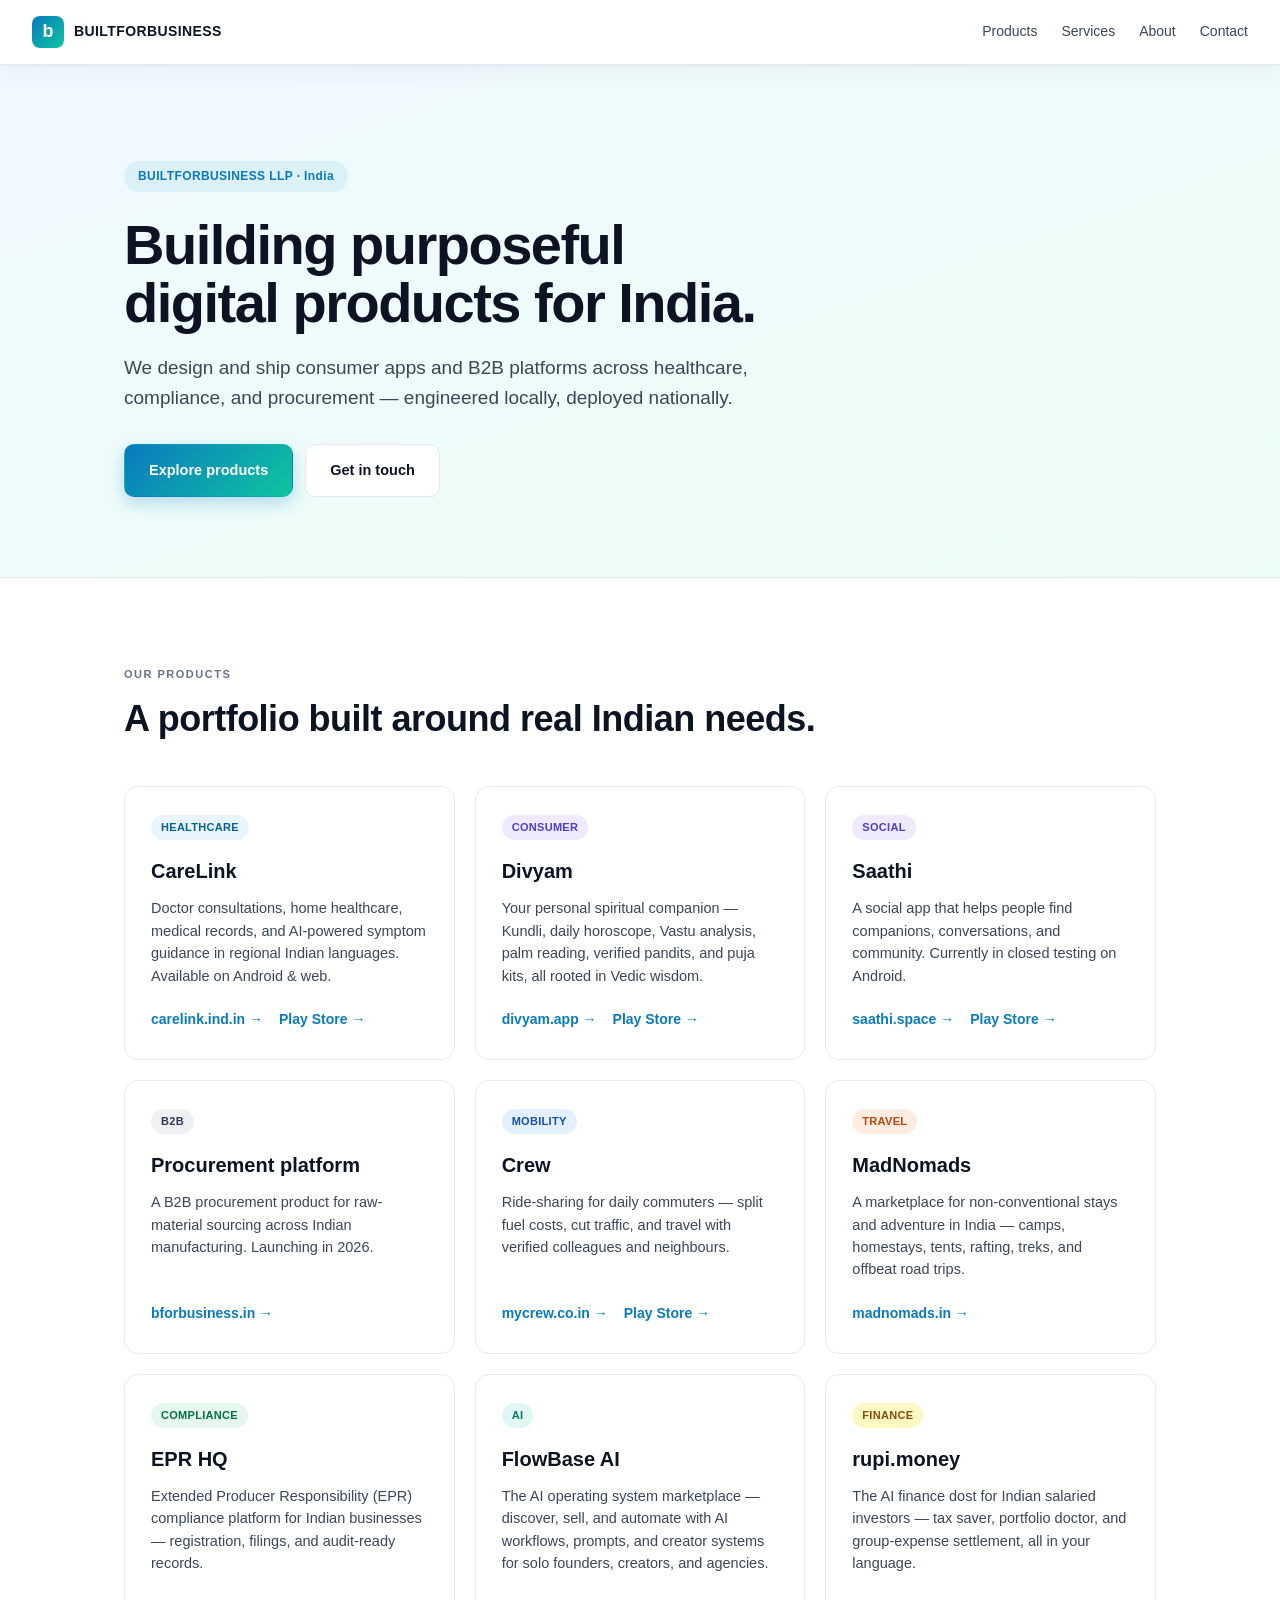
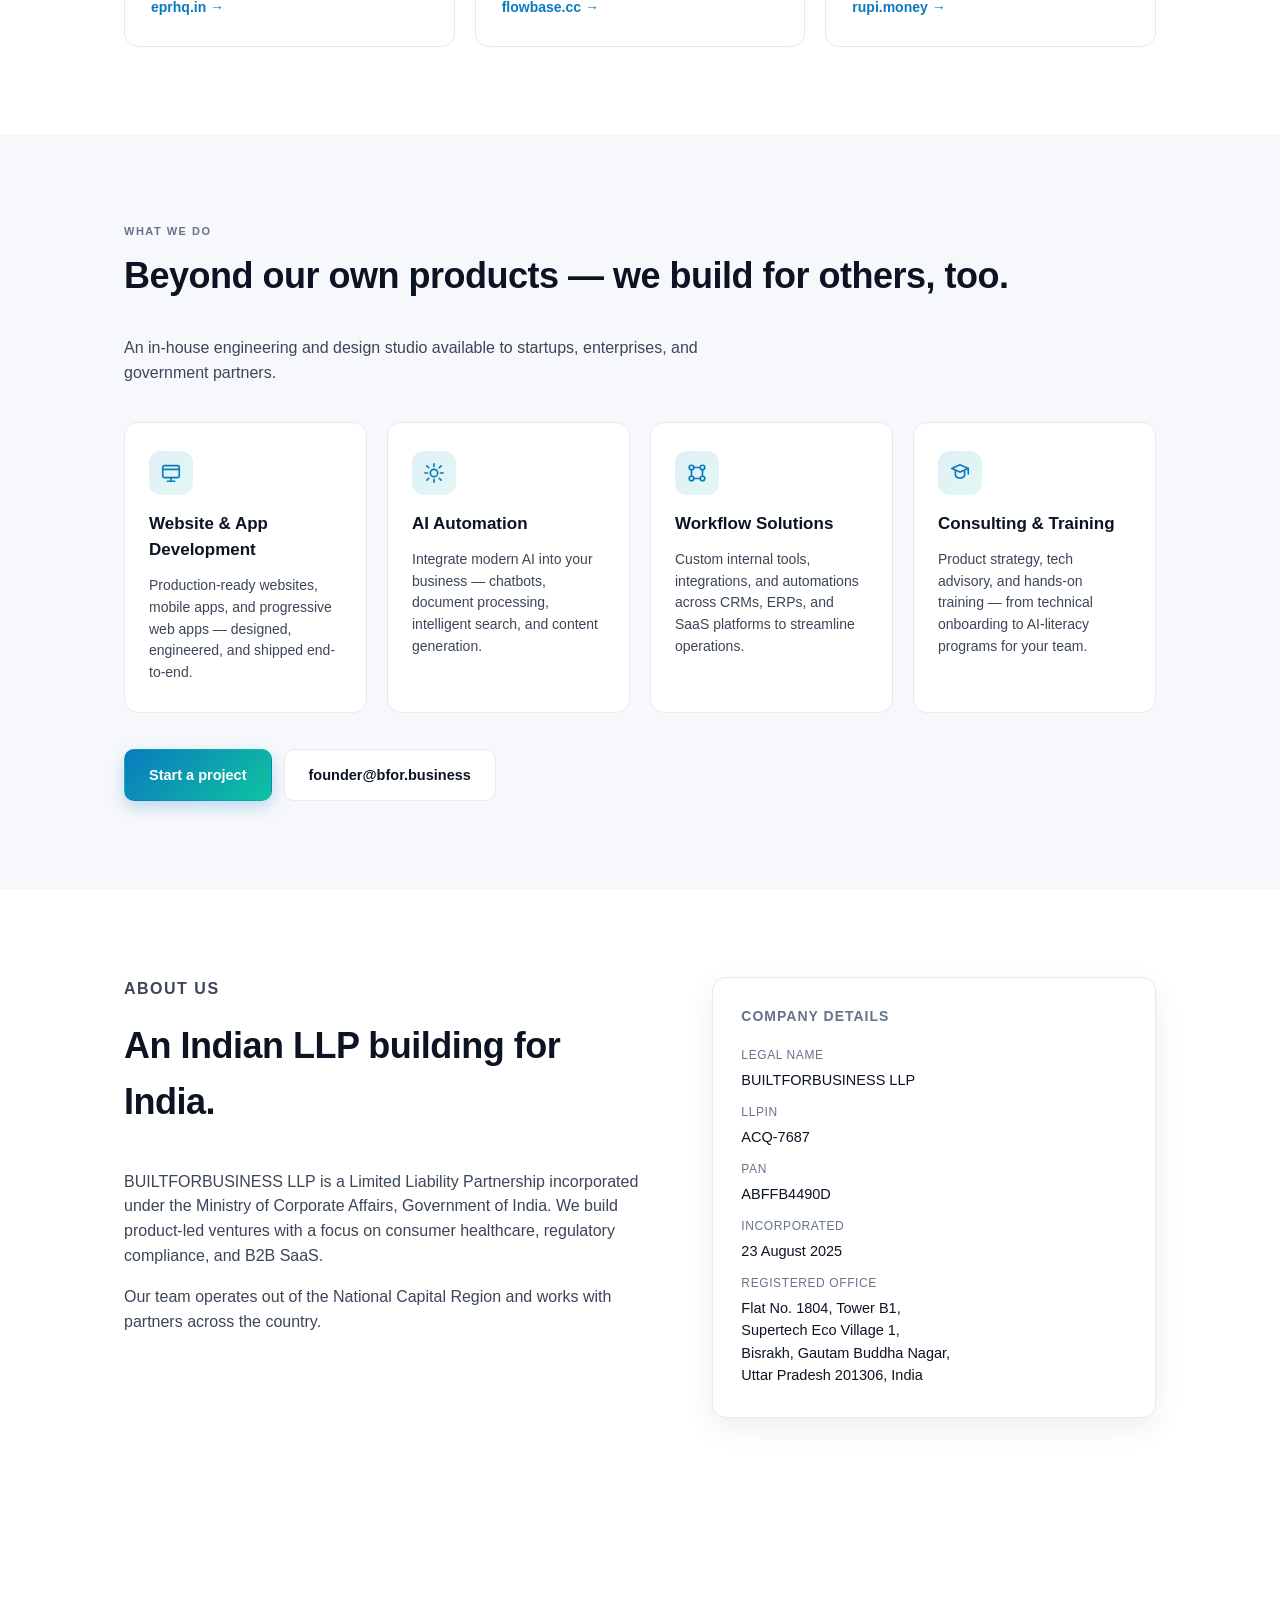
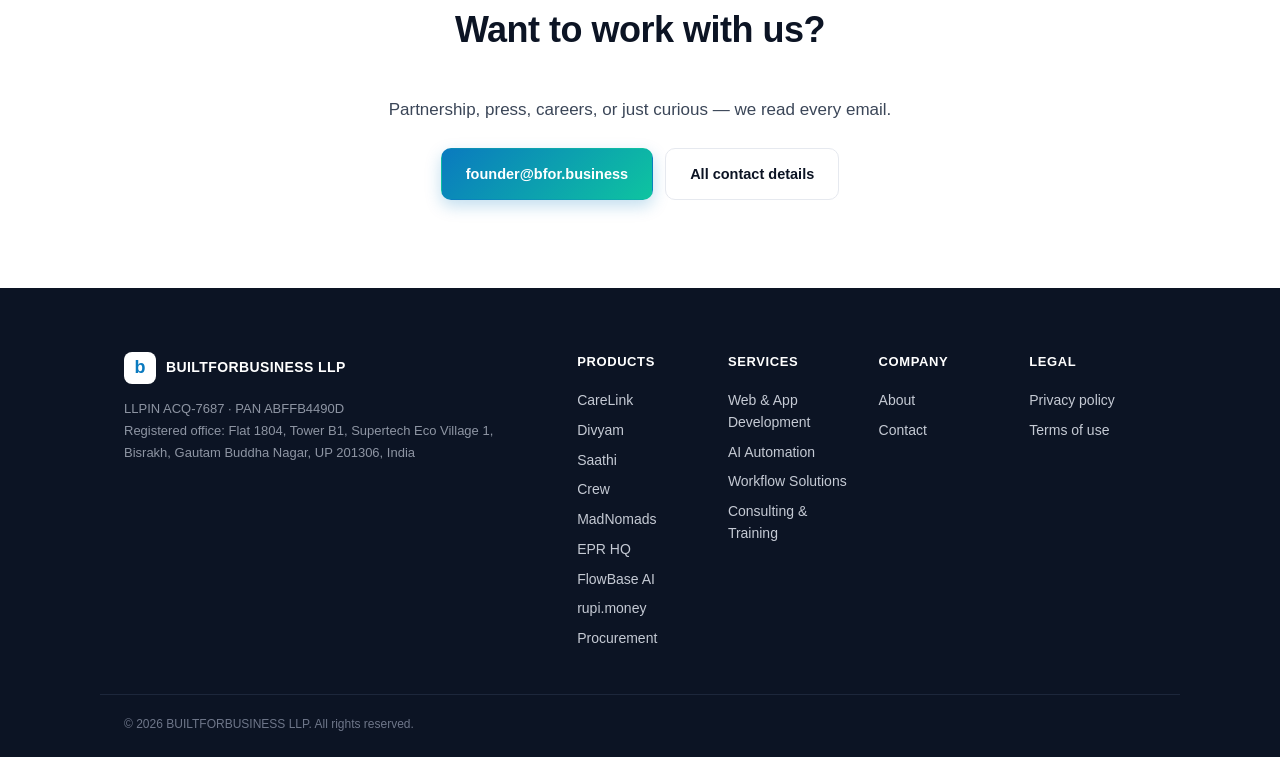
==== commit 7590c2b2: "Use rupi.money as the product name" ====
--- a/index.html
+++ b/index.html
@@ -132,7 +132,7 @@
 
         <article class="card">
           <div class="card-tag tag-finance">Finance</div>
-          <h3>Rupi</h3>
+          <h3>rupi.money</h3>
           <p>The AI finance dost for Indian salaried investors — tax saver,
             portfolio doctor, and group-expense settlement, all in your
             language.</p>
@@ -259,7 +259,7 @@
           <a href="https://madnomads.in" target="_blank" rel="noopener">MadNomads</a>
           <a href="https://eprhq.in" target="_blank" rel="noopener">EPR HQ</a>
           <a href="https://flowbase.cc" target="_blank" rel="noopener">FlowBase AI</a>
-          <a href="https://rupi.money" target="_blank" rel="noopener">Rupi</a>
+          <a href="https://rupi.money" target="_blank" rel="noopener">rupi.money</a>
           <a href="https://bforbusiness.in" target="_blank" rel="noopener">Procurement</a>
         </div>
         <div>
